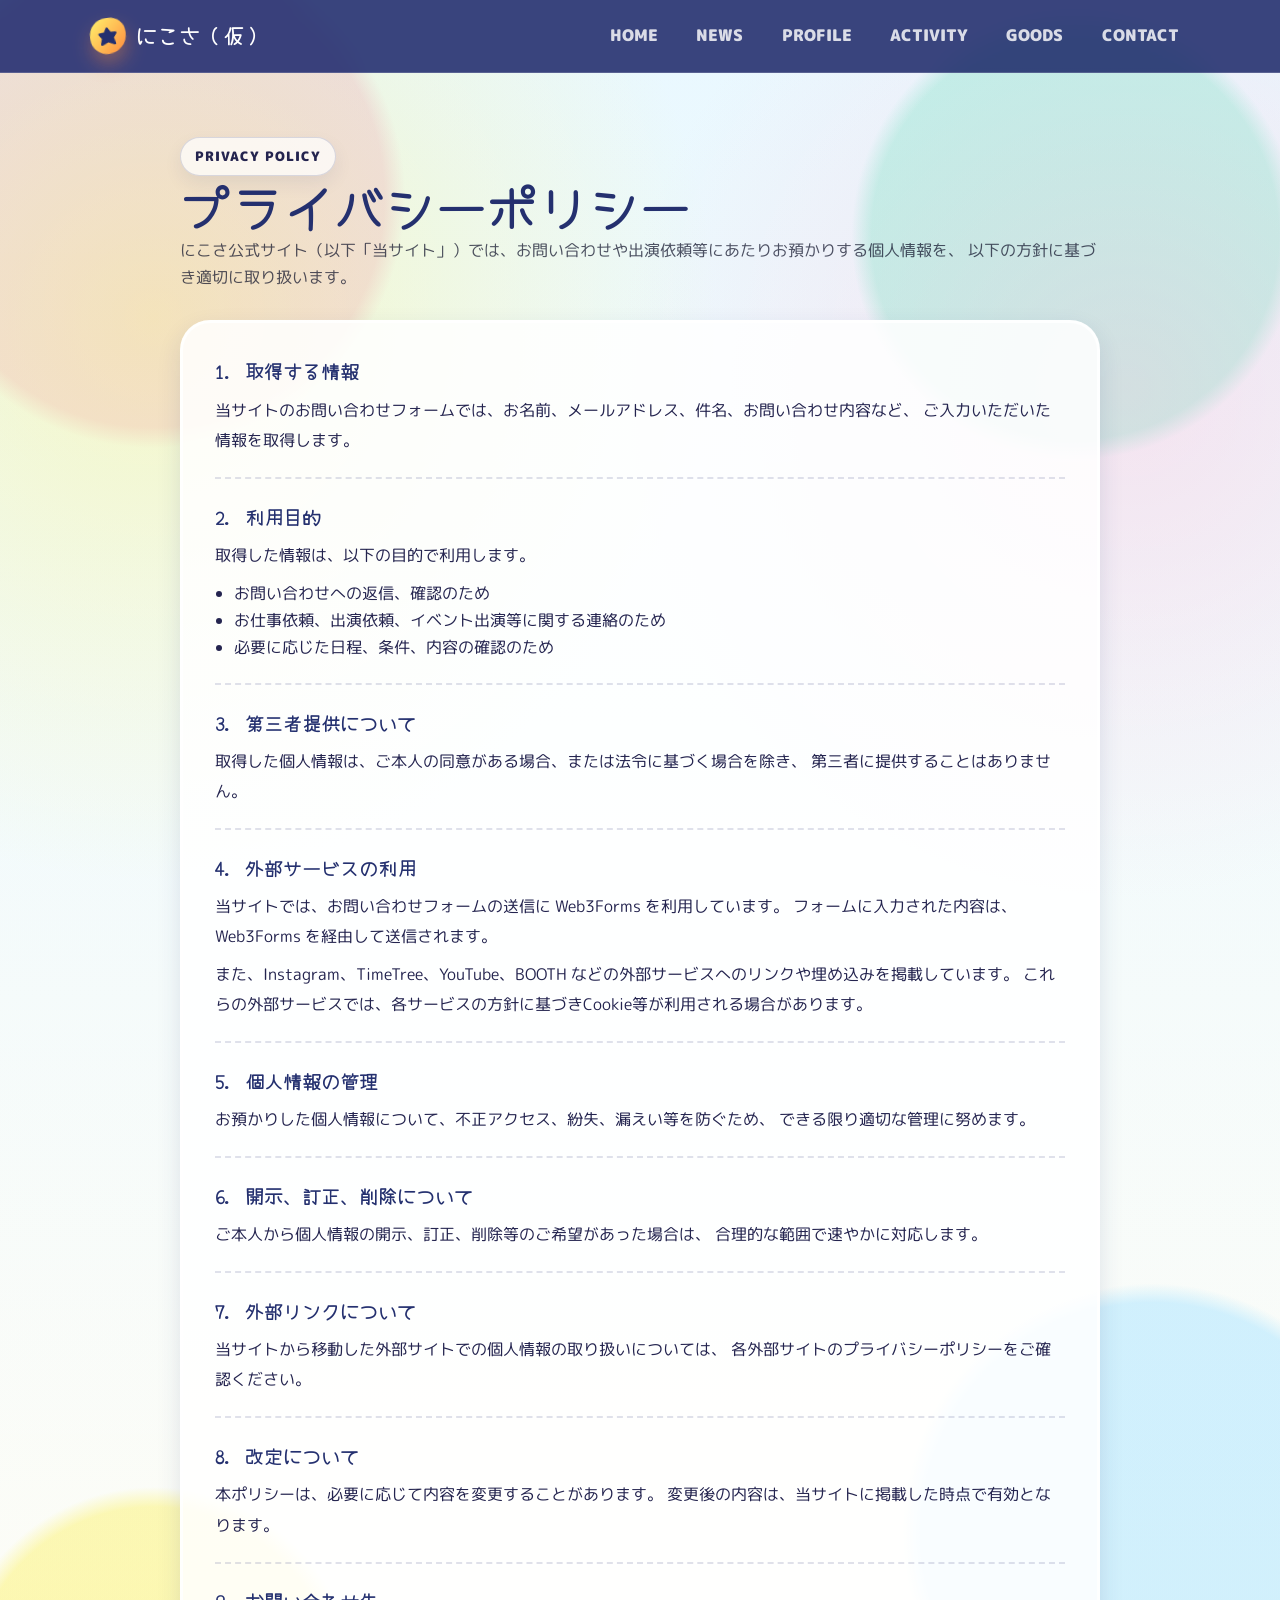
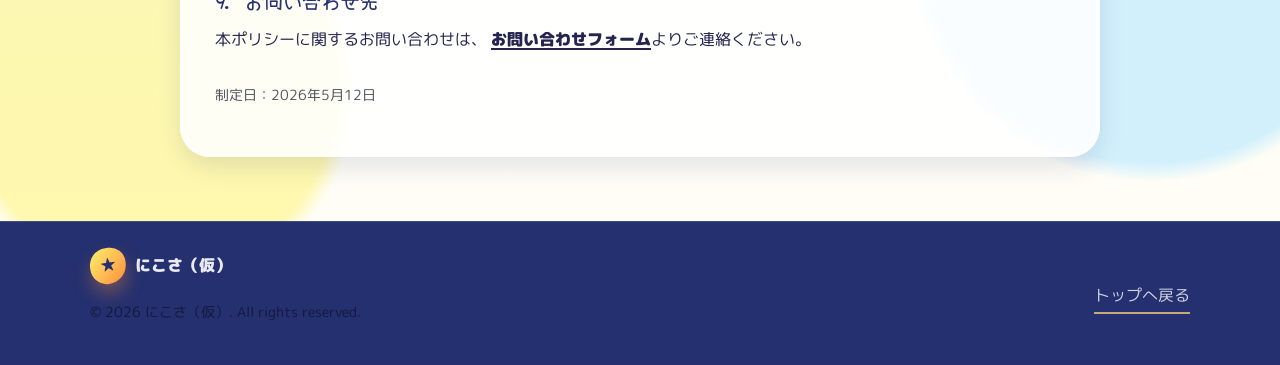
==== privacy.html @ 8d9728e9 "プライバシーポリシーとナビ表示を更新 お問い合わせ導線に初回お試しプライスを追加し、英語ナビとプライバシーポリシーページで公開前の案内を整えます。  Co-authored-by: Cursor <c" ====
<!doctype html>
<html lang="ja">
  <head>
    <meta charset="utf-8" />
    <meta name="viewport" content="width=device-width, initial-scale=1" />
    <meta
      name="description"
      content="にこさ公式サイトのプライバシーポリシーです。お問い合わせフォームで取得する情報や利用目的についてご案内します。"
    />
    <title>プライバシーポリシー | にこさ（仮）公式サイト</title>
    <link rel="stylesheet" href="./style.css" />
  </head>
  <body>
    <a class="skip-link" href="#main">本文へスキップ</a>

    <header class="site-header" id="top">
      <div class="container header-inner">
        <a class="logo" href="./index.html#home" aria-label="ホームへ">
          <span class="logo-mark" aria-hidden="true">★</span>
          にこさ（仮）
        </a>

        <button
          class="menu-button"
          type="button"
          aria-label="メニューを開く"
          aria-controls="site-nav"
          aria-expanded="false"
          data-menu-button
        >
          <span class="menu-icon" aria-hidden="true"></span>
        </button>

        <nav class="site-nav" id="site-nav" aria-label="グローバルメニュー" data-site-nav>
          <ul>
            <li><a href="./index.html#home" data-nav-link>HOME</a></li>
            <li><a href="./index.html#news" data-nav-link>NEWS</a></li>
            <li><a href="./index.html#profile" data-nav-link>PROFILE</a></li>
            <li><a href="./index.html#activity" data-nav-link>ACTIVITY</a></li>
            <li><a href="./index.html#goods" data-nav-link>GOODS</a></li>
            <li><a href="./index.html#contact" data-nav-link>CONTACT</a></li>
          </ul>
        </nav>
      </div>
    </header>

    <main id="main">
      <section class="section privacy-page">
        <div class="container privacy-container">
          <header class="section-head">
            <p class="badge">PRIVACY POLICY</p>
            <h1>プライバシーポリシー</h1>
            <p class="muted">
              にこさ公式サイト（以下「当サイト」）では、お問い合わせや出演依頼等にあたりお預かりする個人情報を、
              以下の方針に基づき適切に取り扱います。
            </p>
          </header>

          <div class="privacy-card">
            <section class="privacy-block">
              <h2>1. 取得する情報</h2>
              <p>
                当サイトのお問い合わせフォームでは、お名前、メールアドレス、件名、お問い合わせ内容など、
                ご入力いただいた情報を取得します。
              </p>
            </section>

            <section class="privacy-block">
              <h2>2. 利用目的</h2>
              <p>取得した情報は、以下の目的で利用します。</p>
              <ul class="bullet">
                <li>お問い合わせへの返信、確認のため</li>
                <li>お仕事依頼、出演依頼、イベント出演等に関する連絡のため</li>
                <li>必要に応じた日程、条件、内容の確認のため</li>
              </ul>
            </section>

            <section class="privacy-block">
              <h2>3. 第三者提供について</h2>
              <p>
                取得した個人情報は、ご本人の同意がある場合、または法令に基づく場合を除き、
                第三者に提供することはありません。
              </p>
            </section>

            <section class="privacy-block">
              <h2>4. 外部サービスの利用</h2>
              <p>
                当サイトでは、お問い合わせフォームの送信に Web3Forms を利用しています。
                フォームに入力された内容は、Web3Forms を経由して送信されます。
              </p>
              <p>
                また、Instagram、TimeTree、YouTube、BOOTH などの外部サービスへのリンクや埋め込みを掲載しています。
                これらの外部サービスでは、各サービスの方針に基づきCookie等が利用される場合があります。
              </p>
            </section>

            <section class="privacy-block">
              <h2>5. 個人情報の管理</h2>
              <p>
                お預かりした個人情報について、不正アクセス、紛失、漏えい等を防ぐため、
                できる限り適切な管理に努めます。
              </p>
            </section>

            <section class="privacy-block">
              <h2>6. 開示、訂正、削除について</h2>
              <p>
                ご本人から個人情報の開示、訂正、削除等のご希望があった場合は、
                合理的な範囲で速やかに対応します。
              </p>
            </section>

            <section class="privacy-block">
              <h2>7. 外部リンクについて</h2>
              <p>
                当サイトから移動した外部サイトでの個人情報の取り扱いについては、
                各外部サイトのプライバシーポリシーをご確認ください。
              </p>
            </section>

            <section class="privacy-block">
              <h2>8. 改定について</h2>
              <p>
                本ポリシーは、必要に応じて内容を変更することがあります。
                変更後の内容は、当サイトに掲載した時点で有効となります。
              </p>
            </section>

            <section class="privacy-block">
              <h2>9. お問い合わせ先</h2>
              <p>
                本ポリシーに関するお問い合わせは、
                <a class="link" href="./index.html#contact">お問い合わせフォーム</a>よりご連絡ください。
              </p>
            </section>

            <p class="tiny muted privacy-updated">制定日：2026年5月12日</p>
          </div>
        </div>
      </section>
    </main>

    <footer class="site-footer">
      <div class="container footer-inner">
        <div class="footer-left">
          <p class="footer-brand">
            <span class="logo-mark" aria-hidden="true">★</span>
            にこさ（仮）
          </p>
          <p class="tiny muted">© 2026 にこさ（仮）. All rights reserved.</p>
        </div>

        <div class="footer-right">
          <a class="privacy" href="./index.html#home">トップへ戻る</a>
        </div>
      </div>
    </footer>

    <div class="backdrop" data-backdrop hidden></div>

    <script src="./script.js" defer></script>
  </body>
</html>
---- style.css ----
@import url("https://fonts.googleapis.com/css2?family=M+PLUS+Rounded+1c:wght@500;700;800;900&family=Yomogi&display=swap");

/*
  style.css
  - 明るめ・手書き風・丸みのあるPOP系デザイン
  - 余白多め・読みやすいタイポグラフィ
  - スマホはハンバーガーメニュー
*/

:root {
  /* Bright pop palette */
  --navy: #24306f;
  --beige: #fff0c8;
  --orange: #ff8a3d;
  --sky: #bdeaff;
  --mint: #a7f4d5;
  --pink: #ffb7d5;
  --lemon: #fff36d;

  /* Neutrals */
  --ink: #24244f;
  --paper: #fffdf5;
  --line: rgba(36, 48, 111, 0.16);

  /* UI */
  --radius: 30px;
  --radius-sm: 22px;
  --shadow: 0 18px 36px rgba(255, 138, 61, 0.18);
  --shadow-soft: 0 10px 24px rgba(36, 48, 111, 0.12);

  --container: 1100px;
  --header-h: 72px;

  --focus: rgba(255, 138, 61, 0.6);
}

*,
*::before,
*::after {
  box-sizing: border-box;
}

html {
  scroll-behavior: smooth;
}

@media (prefers-reduced-motion: reduce) {
  html {
    scroll-behavior: auto;
  }
}

body {
  margin: 0;
  color: var(--ink);
  background:
    radial-gradient(circle at 12% 10%, rgba(255, 183, 213, 0.62) 0 11%, transparent 12%),
    radial-gradient(circle at 84% 12%, rgba(167, 244, 213, 0.75) 0 10%, transparent 11%),
    radial-gradient(circle at 12% 86%, rgba(255, 243, 109, 0.52) 0 9%, transparent 10%),
    radial-gradient(circle at 90% 78%, rgba(189, 234, 255, 0.68) 0 12%, transparent 13%),
    linear-gradient(180deg, #ffffff, var(--paper));
  font-family: "M PLUS Rounded 1c", ui-rounded, "Hiragino Maru Gothic ProN",
    "Yu Gothic", "Meiryo", sans-serif;
  line-height: 1.7;
}

img {
  max-width: 100%;
  height: auto;
  display: block;
}

a {
  color: inherit;
}

.container {
  width: min(92vw, var(--container));
  margin: 0 auto;
}

.muted {
  color: rgba(14, 16, 40, 0.72);
}

.small {
  font-size: 0.95rem;
}

.tiny {
  font-size: 0.88rem;
}

.skip-link {
  position: absolute;
  left: 0.8rem;
  top: 0.8rem;
  transform: translateY(-180%);
  padding: 0.75rem 1rem;
  border-radius: 999px;
  background: var(--navy);
  color: white;
  text-decoration: none;
  z-index: 1000;
}
.skip-link:focus {
  transform: translateY(0);
}

/*
  固定ヘッダー下にアンカーが隠れないよう余白を確保。
  これで JS の pushState / 手動 scrollTo は不要になり、戻る／前进の履歴が自然になる。
*/
#main,
#top,
#home,
#news,
#profile,
#schedule,
#goods,
#contact {
  scroll-margin-top: calc(var(--header-h) + 12px);
}

/* ===== Header ===== */
.site-header {
  position: sticky;
  top: 0;
  z-index: 100;
  background: rgba(36, 48, 111, 0.9);
  backdrop-filter: blur(10px);
  border-bottom: 1px solid rgba(255, 255, 255, 0.16);
}

.header-inner {
  height: var(--header-h);
  display: flex;
  align-items: center;
  justify-content: space-between;
  gap: 1rem;
}

.logo {
  display: inline-flex;
  align-items: center;
  gap: 0.6rem;
  color: #fff;
  text-decoration: none;
  font-weight: 900;
  letter-spacing: 0.04em;
  font-family: "Yomogi", "M PLUS Rounded 1c", sans-serif;
  font-size: 1.3rem;
}

.logo-mark {
  width: 36px;
  height: 36px;
  display: inline-grid;
  place-items: center;
  border-radius: 50% 45% 55% 48%;
  background: linear-gradient(135deg, var(--lemon), var(--orange));
  color: var(--navy);
  box-shadow: 0 10px 18px rgba(255, 138, 61, 0.35);
  transform: rotate(-8deg);
}

.menu-button {
  display: none;
  appearance: none;
  border: 1px solid rgba(255, 255, 255, 0.25);
  background: rgba(255, 255, 255, 0.08);
  color: #fff;
  border-radius: 18px;
  width: 46px;
  height: 46px;
  cursor: pointer;
}

.menu-icon {
  width: 22px;
  height: 2px;
  background: #fff;
  display: inline-block;
  position: relative;
  border-radius: 99px;
}
.menu-icon::before,
.menu-icon::after {
  content: "";
  position: absolute;
  left: 0;
  width: 22px;
  height: 2px;
  background: #fff;
  border-radius: 99px;
}
.menu-icon::before {
  top: -7px;
}
.menu-icon::after {
  top: 7px;
}

.site-nav ul {
  list-style: none;
  display: flex;
  gap: 1rem;
  margin: 0;
  padding: 0;
}

.site-nav a {
  display: inline-block;
  color: rgba(255, 255, 255, 0.82);
  text-decoration: none;
  font-weight: 900;
  padding: 0.55rem 0.7rem;
  border-radius: 999px;
  transition: transform 120ms ease, background 120ms ease, color 120ms ease;
}

.site-nav a:hover {
  color: #fff;
  background: rgba(255, 255, 255, 0.12);
  transform: translateY(-1px);
}

.site-nav a[aria-current="page"] {
  color: var(--navy);
  background: linear-gradient(135deg, var(--lemon), var(--orange));
  box-shadow: 0 10px 18px rgba(255, 138, 61, 0.25);
}

/* Focus */
a:focus-visible,
button:focus-visible,
input:focus-visible,
textarea:focus-visible {
  outline: 3px solid var(--focus);
  outline-offset: 3px;
}

/* ===== Sections ===== */
.section {
  padding: 64px 0;
}

.section-head {
  margin-bottom: 18px;
}

.section-head h2 {
  margin: 0 0 0.35rem;
  font-size: clamp(1.6rem, 2.4vw, 2.2rem);
  letter-spacing: 0.04em;
  font-family: "Yomogi", "M PLUS Rounded 1c", sans-serif;
  font-weight: 900;
}

.section-head p {
  margin: 0;
}

.section-en {
  display: inline-block;
  margin: 0 0 0.45rem;
  padding: 0.25rem 0.75rem;
  border-radius: 999px;
  color: var(--navy);
  background: rgba(255, 255, 255, 0.74);
  border: 2px solid rgba(36, 48, 111, 0.12);
  font-weight: 900;
  letter-spacing: 0.06em;
  font-size: 0.92rem;
}

/* ===== Hero ===== */
.hero {
  padding-top: 54px;
  background:
    radial-gradient(circle at 8% 10%, rgba(255, 183, 213, 0.45) 0 13%, transparent 14%),
    radial-gradient(circle at 88% 6%, rgba(167, 244, 213, 0.52) 0 12%, transparent 13%),
    linear-gradient(180deg, rgba(255, 243, 109, 0.28), transparent 38%);
}

.hero-inner {
  display: grid;
  grid-template-columns: 1.05fr 0.95fr;
  gap: 1.6rem;
  align-items: start;
}

.badge {
  display: inline-block;
  margin: 0 0 0.8rem;
  padding: 0.45rem 0.85rem;
  border-radius: 999px;
  background: rgba(255, 255, 255, 0.72);
  border: 1px solid var(--line);
  font-weight: 900;
  letter-spacing: 0.08em;
  font-size: 0.82rem;
  box-shadow: 0 8px 18px rgba(36, 48, 111, 0.08);
}

.hero h1 {
  margin: 0;
  line-height: 1.1;
  font-size: clamp(2.0rem, 3.3vw, 3.1rem);
}

.hero-title-latin {
  font-size: clamp(1.9rem, 3.8vw, 3.4rem);
  letter-spacing: 0.055em;
  font-weight: 900;
  line-height: 1.15;
  word-break: break-word;
  font-family: "Yomogi", "M PLUS Rounded 1c", sans-serif;
  text-shadow: 3px 3px 0 rgba(255, 243, 109, 0.8);
}

.hero-tagline {
  margin: 0.75rem 0 0;
  font-size: clamp(1.05rem, 1.6vw, 1.2rem);
  font-weight: 900;
  line-height: 1.6;
  color: rgba(14, 16, 40, 0.88);
}

.lead {
  margin: 1rem 0 1.25rem;
  font-size: 1.08rem;
  font-weight: 700;
}

/* ヒーロー：上部ナビと同じピル型・トーンで統一 */
.hero-cta {
  display: flex;
  gap: 0.75rem;
  flex-wrap: wrap;
  align-items: center;
  margin: 1rem 0 0.85rem;
}

.hero-cta .btn-hero {
  display: inline-flex;
  align-items: center;
  justify-content: center;
  padding: 0.55rem 0.95rem;
  border-radius: 999px;
  font-weight: 800;
  font-size: 0.95rem;
  text-decoration: none;
  border: 2px solid rgba(36, 48, 111, 0.12);
  color: #fff;
  background: linear-gradient(135deg, #495199, var(--navy));
  box-shadow: 0 8px 18px rgba(36, 48, 111, 0.16);
  transition: transform 120ms ease, background 120ms ease, color 120ms ease;
}

.hero-cta .btn-hero:hover {
  color: #fff;
  background: rgba(23, 24, 75, 0.96);
  transform: translateY(-1px);
}

.hero-cta .btn-hero-accent {
  color: var(--navy);
  background: linear-gradient(135deg, var(--lemon), var(--orange));
  border-color: rgba(255, 138, 61, 0.35);
  box-shadow: 0 10px 20px rgba(255, 138, 61, 0.22);
}

.hero-cta .btn-hero-accent:hover {
  color: var(--navy);
  filter: brightness(1.03);
  background: linear-gradient(135deg, #ffe094, #f58c54);
}

/* ヘッダーメニューと同じ並びのページ内ショートカット */
.hero-subnav {
  display: flex;
  flex-wrap: wrap;
  gap: 0.55rem 0.65rem;
  align-items: center;
  margin: 0;
  padding: 0;
}

.hero-subnav-link {
  display: inline-block;
  padding: 0.5rem 0.75rem;
  border-radius: 999px;
  font-weight: 800;
  font-size: 0.92rem;
  text-decoration: none;
  color: var(--navy);
  background: rgba(255, 255, 255, 0.82);
  border: 2px solid rgba(36, 48, 111, 0.1);
  box-shadow: 0 6px 16px rgba(36, 48, 111, 0.1);
  transition: transform 120ms ease, background 120ms ease, color 120ms ease;
}

.hero-subnav-link:hover {
  color: var(--navy);
  background: var(--lemon);
  transform: translateY(-1px);
}

.hero-frame {
  margin: 0;
  border-radius: 38px;
  overflow: hidden;
  border: 4px solid #fff;
  background: #fff;
  box-shadow: var(--shadow);
  transform: rotate(1.2deg);
}

.hero-slideshow {
  position: relative;
  aspect-ratio: 4 / 3;
  overflow: hidden;
  background: #fff;
}

.hero-slide {
  position: absolute;
  inset: 0;
  aspect-ratio: 4 / 3;
  object-fit: cover;
  width: 100%;
  height: 100%;
}

.hero-slide--kendo {
  animation: hero-slide-kendo 9s ease-in-out infinite;
}

.hero-slide--pose {
  animation: hero-slide-pose 9s ease-in-out infinite;
}

@keyframes hero-slide-kendo {
  0%,
  42% {
    opacity: 1;
    transform: translateX(0) scale(1.02);
  }
  50%,
  92% {
    opacity: 0;
    transform: translateX(-7%) scale(1.02);
  }
  100% {
    opacity: 1;
    transform: translateX(0) scale(1.02);
  }
}

@keyframes hero-slide-pose {
  0%,
  42% {
    opacity: 0;
    transform: translateX(7%) scale(1.02);
  }
  50%,
  92% {
    opacity: 1;
    transform: translateX(0) scale(1.02);
  }
  100% {
    opacity: 0;
    transform: translateX(7%) scale(1.02);
  }
}

@media (prefers-reduced-motion: reduce) {
  .hero-slide--kendo,
  .hero-slide--pose {
    animation: none !important;
  }

  .hero-slide--kendo {
    opacity: 0;
  }

  .hero-slide--pose {
    opacity: 1;
    transform: none;
  }
}

.hero-caption {
  padding: 0.85rem 1rem;
  background: linear-gradient(90deg, var(--beige), rgba(255, 255, 255, 0.95));
  border-top: 1px solid rgba(23, 24, 75, 0.12);
  font-weight: 900;
  font-family: "Yomogi", "M PLUS Rounded 1c", sans-serif;
}

/* ===== News ===== */
.section-news {
  background: linear-gradient(180deg, rgba(255, 243, 109, 0.34), rgba(255, 255, 255, 0));
  border-top: 3px dashed rgba(36, 48, 111, 0.18);
}

.embed-grid {
  margin-top: 1.1rem;
  display: grid;
  grid-template-columns: 0.9fr 1.1fr;
  gap: 1rem;
  align-items: start;
}

.embed-card {
  overflow: hidden;
  background: rgba(255, 255, 255, 0.82);
  border: 3px solid rgba(255, 255, 255, 0.86);
  border-radius: var(--radius);
  box-shadow: var(--shadow-soft);
}

.embed-card-head {
  display: flex;
  justify-content: space-between;
  align-items: baseline;
  gap: 0.8rem;
  padding: 1rem 1.1rem;
  background: linear-gradient(90deg, rgba(255, 240, 200, 0.72), rgba(255, 255, 255, 0.92));
  border-bottom: 1px solid rgba(36, 48, 111, 0.12);
}

.embed-card-head h3 {
  margin: 0;
  font-family: "Yomogi", "M PLUS Rounded 1c", sans-serif;
  font-weight: 900;
  font-size: 1.25rem;
}

.embed-frame {
  display: block;
  width: 100%;
  border: 0;
  background: #fff;
}

.embed-frame-instagram {
  min-height: 560px;
}

.embed-frame-timetree {
  min-height: 640px;
}

/* ===== Buttons ===== */
.btn {
  display: inline-flex;
  align-items: center;
  justify-content: center;
  gap: 0.5rem;
  padding: 0.8rem 1.05rem;
  border-radius: 999px;
  border: 2px solid rgba(36, 48, 111, 0.14);
  text-decoration: none;
  font-weight: 900;
  cursor: pointer;
  transition: transform 120ms ease, filter 120ms ease, background 120ms ease;
  background: rgba(255, 255, 255, 0.8);
}

.btn:hover {
  transform: translateY(-1px);
  filter: brightness(1.02);
}

.btn:active {
  transform: translateY(0);
}

.btn-primary {
  color: var(--navy);
  background: linear-gradient(135deg, var(--lemon), var(--orange));
  border-color: rgba(255, 138, 61, 0.35);
  box-shadow: 0 14px 26px rgba(255, 138, 61, 0.25);
}

.btn-ghost {
  background: rgba(255, 255, 255, 0.55);
}

.btn-small {
  padding: 0.6rem 0.9rem;
  font-size: 0.95rem;
}

.btn-wide {
  width: 100%;
  justify-content: center;
}

/* ===== Profile section ===== */
.section-profile {
  background: linear-gradient(180deg, rgba(189, 234, 255, 0.48), rgba(255, 255, 255, 0));
  border-top: 3px dashed rgba(36, 48, 111, 0.18);
  border-bottom: 3px dashed rgba(36, 48, 111, 0.18);
}

.profile-layout {
  display: grid;
  grid-template-columns: 1fr 1fr;
  gap: 1rem;
  margin-top: 1.1rem;
}

.profile-card {
  background: rgba(255, 255, 255, 0.78);
  border: 3px solid rgba(255, 255, 255, 0.82);
  border-radius: var(--radius);
  padding: 1.2rem;
  box-shadow: var(--shadow-soft);
}

.profile-top {
  display: flex;
  gap: 0.9rem;
  align-items: center;
  margin-bottom: 0.9rem;
}

.avatar {
  width: 86px;
  height: 86px;
  border-radius: 26px;
  object-fit: cover;
  border: 3px solid rgba(255, 138, 61, 0.35);
  box-shadow: 0 12px 20px rgba(36, 48, 111, 0.12);
}

.profile-card h3 {
  margin: 0 0 0.2rem;
  font-size: 1.35rem;
  font-family: "Yomogi", "M PLUS Rounded 1c", sans-serif;
  font-weight: 900;
}

.role {
  margin: 0;
  font-weight: 900;
  color: rgba(23, 24, 75, 0.78);
}

.kv {
  display: grid;
  gap: 0.55rem;
  margin: 0.8rem 0 0;
}

.kv > div {
  display: grid;
  grid-template-columns: 104px 1fr;
  gap: 0.8rem;
  align-items: baseline;
}

.kv dt {
  font-weight: 900;
  color: rgba(23, 24, 75, 0.75);
}

.kv dd {
  margin: 0;
  font-weight: 700;
}

/* ===== Activity / Schedule / SNS ===== */
.section-activity {
  background: linear-gradient(180deg, rgba(255, 240, 200, 0.78), rgba(255, 255, 255, 0));
}

.activity-layout {
  margin-top: 1.1rem;
}

.activity-card,
.schedule-card {
  background: rgba(255, 255, 255, 0.78);
  border: 3px solid rgba(255, 255, 255, 0.82);
  border-radius: var(--radius);
  padding: 1.2rem;
  box-shadow: var(--shadow-soft);
}

.activity-card h3,
.schedule-card h3 {
  margin: 0 0 0.6rem;
  font-size: 1.3rem;
  font-family: "Yomogi", "M PLUS Rounded 1c", sans-serif;
  font-weight: 900;
}

.bullet {
  margin: 0.6rem 0 0;
  padding-left: 1.2rem;
}

.note {
  margin-top: 1rem;
  padding: 0.9rem 1rem;
  border-radius: var(--radius-sm);
  background: linear-gradient(135deg, rgba(167, 244, 213, 0.5), rgba(189, 234, 255, 0.48));
  border: 1px solid rgba(23, 24, 75, 0.14);
}

.note-title {
  margin: 0 0 0.35rem;
  font-weight: 1000;
}

.profile-history {
  margin-top: 1.1rem;
}

.schedule-head {
  display: flex;
  justify-content: space-between;
  align-items: baseline;
  gap: 0.8rem;
}

.mini-link {
  font-weight: 900;
  text-decoration: none;
  color: rgba(23, 24, 75, 0.85);
  border-bottom: 2px solid rgba(240, 123, 63, 0.7);
}
.mini-link:hover {
  filter: brightness(0.95);
}

.schedule-list {
  margin: 0.8rem 0 0;
  padding: 0;
  list-style: none;
  display: grid;
  gap: 0.65rem;
}

.schedule-list li {
  display: grid;
  grid-template-columns: 64px 1fr;
  gap: 0.55rem 0.8rem;
  padding: 0.7rem 0.8rem;
  border-radius: var(--radius-sm);
  border: 2px dashed rgba(36, 48, 111, 0.2);
  background: rgba(255, 255, 255, 0.78);
}

.schedule-list .date {
  font-weight: 1000;
  color: var(--navy);
}

.schedule-list .title {
  font-weight: 900;
}

.schedule-list .place {
  grid-column: 2;
  color: rgba(14, 16, 40, 0.72);
  font-weight: 700;
}

.sns-block {
  margin-top: 1.6rem;
}

.sns-title {
  margin: 0 0 0.8rem;
  font-size: 1.35rem;
}

.sns-grid {
  display: grid;
  grid-template-columns: repeat(3, 1fr);
  gap: 0.9rem;
}

.sns-card {
  background: rgba(255, 255, 255, 0.8);
  border: 3px solid rgba(255, 255, 255, 0.82);
  border-radius: var(--radius);
  padding: 1rem;
  box-shadow: var(--shadow-soft);
  display: grid;
  gap: 0.35rem;
}

.sns-card h4 {
  margin: 0;
  font-size: 1.15rem;
  font-family: "Yomogi", "M PLUS Rounded 1c", sans-serif;
  font-weight: 900;
}

.sns-icon {
  width: 44px;
  height: 44px;
  border-radius: 50% 44% 52% 48%;
  display: grid;
  place-items: center;
  font-weight: 1000;
  color: var(--navy);
  border: 1px solid rgba(23, 24, 75, 0.16);
  box-shadow: 0 10px 16px rgba(14, 16, 40, 0.1);
}

.icon-svg {
  width: 20px;
  height: 20px;
  display: block;
  fill: currentColor;
}

.sns-x .sns-icon {
  background: rgba(191, 227, 255, 0.75);
}
.sns-ig .sns-icon {
  background: rgba(255, 183, 213, 0.7);
}
.sns-yt .sns-icon {
  background: rgba(255, 243, 109, 0.8);
}

.sns-link-list {
  display: grid;
  gap: 0.45rem;
}

.sns-link-list .btn {
  width: 100%;
  justify-content: center;
}

/* ===== Goods ===== */
.section-goods {
  background: linear-gradient(180deg, rgba(255, 183, 213, 0.38), rgba(255, 255, 255, 0));
}

.product-grid {
  margin-top: 1.1rem;
  display: grid;
  grid-template-columns: repeat(3, 1fr);
  gap: 1rem;
}

.product-card {
  background: rgba(255, 255, 255, 0.82);
  border: 3px solid rgba(255, 255, 255, 0.82);
  border-radius: var(--radius);
  overflow: hidden;
  box-shadow: var(--shadow-soft);
  display: grid;
}

.product-img {
  width: 100%;
  aspect-ratio: 16 / 11;
  object-fit: cover;
  border-bottom: 1px solid rgba(23, 24, 75, 0.12);
}

/* LINEスタンプ・トート：複数画像を順番に表示 */
.line-stamp-rotator,
.tote-rotator {
  position: relative;
  display: block;
  overflow: hidden;
  background: rgba(243, 226, 196, 0.35);
}

.line-stamp-rotator .line-stamp-img,
.tote-rotator .tote-img {
  position: absolute;
  inset: 0;
  width: 100%;
  height: 100%;
  object-fit: contain;
  object-position: center;
}

.line-stamp-img--a {
  animation: line-stamp-swap-a 6s ease-in-out infinite;
}

.line-stamp-img--b {
  animation: line-stamp-swap-b 6s ease-in-out infinite;
}

.tote-img--a {
  animation: tote-swap-a 12s ease-in-out infinite;
}

.tote-img--b {
  animation: tote-swap-b 12s ease-in-out infinite;
}

.tote-img--c {
  animation: tote-swap-c 12s ease-in-out infinite;
}

@keyframes line-stamp-swap-a {
  0%,
  42% {
    opacity: 1;
  }
  50%,
  92% {
    opacity: 0;
  }
  100% {
    opacity: 1;
  }
}

@keyframes line-stamp-swap-b {
  0%,
  42% {
    opacity: 0;
  }
  50%,
  92% {
    opacity: 1;
  }
  100% {
    opacity: 0;
  }
}

@keyframes tote-swap-a {
  0%,
  28% {
    opacity: 1;
  }
  33%,
  93% {
    opacity: 0;
  }
  98%,
  100% {
    opacity: 1;
  }
}

@keyframes tote-swap-b {
  0%,
  30% {
    opacity: 0;
  }
  35%,
  60% {
    opacity: 1;
  }
  65%,
  100% {
    opacity: 0;
  }
}

@keyframes tote-swap-c {
  0%,
  63% {
    opacity: 0;
  }
  68%,
  93% {
    opacity: 1;
  }
  98%,
  100% {
    opacity: 0;
  }
}

@media (prefers-reduced-motion: reduce) {
  .line-stamp-img--a,
  .line-stamp-img--b,
  .tote-img--a,
  .tote-img--b,
  .tote-img--c {
    animation: none !important;
  }

  .line-stamp-img--a,
  .tote-img--a {
    opacity: 1;
  }

  .line-stamp-img--b,
  .tote-img--b,
  .tote-img--c {
    opacity: 0;
  }
}

/* ステッカー：4枚を順番にフェード */
.sticker-rotator {
  position: relative;
  display: block;
  overflow: hidden;
  background: rgba(243, 226, 196, 0.25);
}

.sticker-rotator .sticker-img {
  position: absolute;
  inset: 0;
  width: 100%;
  height: 100%;
  object-fit: contain;
  object-position: center;
}

.sticker-img--a {
  animation: sticker-swap-a 16s ease-in-out infinite;
}

.sticker-img--b {
  animation: sticker-swap-b 16s ease-in-out infinite;
}

.sticker-img--c {
  animation: sticker-swap-c 16s ease-in-out infinite;
}

.sticker-img--d {
  animation: sticker-swap-d 16s ease-in-out infinite;
}

@keyframes sticker-swap-a {
  0%,
  20% {
    opacity: 1;
  }
  25%,
  95% {
    opacity: 0;
  }
  100% {
    opacity: 1;
  }
}

@keyframes sticker-swap-b {
  0%,
  20% {
    opacity: 0;
  }
  25%,
  45% {
    opacity: 1;
  }
  50%,
  100% {
    opacity: 0;
  }
}

@keyframes sticker-swap-c {
  0%,
  45% {
    opacity: 0;
  }
  50%,
  70% {
    opacity: 1;
  }
  75%,
  100% {
    opacity: 0;
  }
}

@keyframes sticker-swap-d {
  0%,
  70% {
    opacity: 0;
  }
  75%,
  95% {
    opacity: 1;
  }
  100% {
    opacity: 0;
  }
}

@media (prefers-reduced-motion: reduce) {
  .sticker-img--a,
  .sticker-img--b,
  .sticker-img--c,
  .sticker-img--d {
    animation: none !important;
  }

  .sticker-img--a {
    opacity: 1;
  }

  .sticker-img--b,
  .sticker-img--c,
  .sticker-img--d {
    opacity: 0;
  }
}

.product-body {
  padding: 1.05rem 1.1rem 1.15rem;
}

.product-body h3 {
  margin: 0 0 0.35rem;
  font-size: 1.22rem;
  font-family: "Yomogi", "M PLUS Rounded 1c", sans-serif;
  font-weight: 900;
}

.price-row {
  margin-top: 0.9rem;
  display: flex;
  align-items: center;
  justify-content: space-between;
  gap: 0.8rem;
}

.price {
  font-weight: 1000;
  font-size: 1.2rem;
  color: var(--navy);
}

/* ===== Contact ===== */
.section-contact {
  background: linear-gradient(180deg, rgba(189, 234, 255, 0.45), rgba(255, 255, 255, 0));
  border-top: 3px dashed rgba(36, 48, 111, 0.18);
}

.contact-layout {
  margin-top: 1.1rem;
  display: grid;
  grid-template-columns: 1.15fr 0.85fr;
  gap: 1rem;
  align-items: start;
}

.contact-form {
  background: rgba(255, 255, 255, 0.82);
  border: 3px solid rgba(255, 255, 255, 0.82);
  border-radius: var(--radius);
  padding: 1.2rem;
  box-shadow: var(--shadow-soft);
}

.field {
  display: grid;
  gap: 0.4rem;
  margin-bottom: 0.9rem;
}

.field label {
  font-weight: 1000;
  color: rgba(23, 24, 75, 0.85);
}

.required-mark {
  color: var(--orange);
  font-weight: 900;
}

input,
textarea {
  width: 100%;
  font: inherit;
  padding: 0.8rem 0.9rem;
  border-radius: 20px;
  border: 2px solid rgba(36, 48, 111, 0.16);
  background: rgba(255, 255, 255, 0.9);
}

textarea {
  resize: vertical;
}

.contact-side .info-card {
  background: rgba(255, 255, 255, 0.82);
  border: 3px solid rgba(255, 255, 255, 0.82);
  border-radius: var(--radius);
  padding: 1.2rem;
  box-shadow: var(--shadow-soft);
}

.info-card h3 {
  margin: 0 0 0.5rem;
  font-size: 1.3rem;
  font-family: "Yomogi", "M PLUS Rounded 1c", sans-serif;
  font-weight: 900;
}

.trial-price-box {
  margin: 1rem 0;
  padding: 1rem;
  border-radius: 24px;
  background: linear-gradient(135deg, rgba(255, 243, 109, 0.9), rgba(255, 163, 90, 0.35));
  border: 3px dashed rgba(255, 126, 57, 0.45);
  box-shadow: 0 16px 24px rgba(255, 126, 57, 0.14);
}

.trial-price-label {
  display: inline-flex;
  align-items: center;
  margin: 0 0 0.55rem;
  padding: 0.35rem 0.75rem;
  border-radius: 999px;
  background: var(--orange);
  color: #fff;
  font-family: "Yomogi", "M PLUS Rounded 1c", sans-serif;
  font-size: 1.05rem;
  font-weight: 1000;
  letter-spacing: 0.04em;
  transform: rotate(-1.5deg);
}

.trial-price-main {
  margin: 0 0 0.45rem;
  color: var(--navy);
  font-size: 1.2rem;
  font-weight: 1000;
  line-height: 1.6;
}

.info-row {
  margin-top: 0.7rem;
  display: grid;
  grid-template-columns: 74px 1fr;
  gap: 0.8rem;
  align-items: baseline;
}

.k {
  font-weight: 1000;
  color: rgba(23, 24, 75, 0.75);
}

.link {
  font-weight: 900;
  text-decoration: underline;
  text-decoration-thickness: 2px;
  text-underline-offset: 3px;
}

/* ===== Privacy ===== */
.privacy-page {
  background:
    radial-gradient(circle at 12% 14%, rgba(255, 243, 109, 0.38), transparent 30%),
    radial-gradient(circle at 88% 18%, rgba(255, 183, 213, 0.34), transparent 28%),
    linear-gradient(180deg, rgba(189, 234, 255, 0.32), rgba(255, 255, 255, 0));
}

.privacy-container {
  max-width: 920px;
}

.privacy-page .section-head h1 {
  margin: 0;
  color: var(--navy);
  font-family: "Yomogi", "M PLUS Rounded 1c", sans-serif;
  font-size: clamp(2rem, 4vw, 3.2rem);
  line-height: 1.2;
}

.privacy-card {
  margin-top: 1.8rem;
  padding: clamp(1.2rem, 3vw, 2rem);
  border-radius: var(--radius);
  background: rgba(255, 255, 255, 0.86);
  border: 3px solid rgba(255, 255, 255, 0.82);
  box-shadow: var(--shadow-soft);
}

.privacy-block + .privacy-block {
  margin-top: 1.35rem;
  padding-top: 1.35rem;
  border-top: 2px dashed rgba(36, 48, 111, 0.14);
}

.privacy-block h2 {
  margin: 0 0 0.45rem;
  color: var(--navy);
  font-size: 1.18rem;
  font-family: "Yomogi", "M PLUS Rounded 1c", sans-serif;
  font-weight: 900;
}

.privacy-block p {
  margin: 0.45rem 0 0;
  color: var(--text);
  line-height: 1.9;
}

.privacy-updated {
  margin-top: 1.8rem;
}

/* ===== Footer ===== */
.site-footer {
  background: var(--navy);
  color: rgba(255, 255, 255, 0.9);
  border-top: 1px solid rgba(255, 255, 255, 0.14);
}

.footer-inner {
  padding: 26px 0;
  display: flex;
  justify-content: space-between;
  align-items: center;
  gap: 1rem;
  flex-wrap: wrap;
}

.footer-brand {
  margin: 0 0 0.2rem;
  font-weight: 1000;
  display: inline-flex;
  align-items: center;
  gap: 0.55rem;
}

.footer-sns {
  display: flex;
  gap: 0.5rem;
  justify-content: flex-end;
  flex-wrap: wrap;
}

.sns-mini {
  display: inline-flex;
  align-items: center;
  justify-content: center;
  width: 44px;
  height: 44px;
  border-radius: 14px;
  text-decoration: none;
  color: #fff;
  border: 1px solid rgba(255, 255, 255, 0.18);
  background: rgba(255, 255, 255, 0.08);
  font-weight: 1000;
}

.sns-mini .icon-svg {
  width: 18px;
  height: 18px;
}

.sns-mini:hover {
  background: rgba(255, 255, 255, 0.14);
}

.privacy {
  display: inline-block;
  margin-top: 0.6rem;
  color: rgba(255, 255, 255, 0.78);
  text-decoration: none;
  border-bottom: 2px solid rgba(255, 208, 122, 0.75);
  padding-bottom: 2px;
}

.privacy:hover {
  color: #fff;
}

/* ===== Mobile menu (overlay) ===== */
.backdrop {
  position: fixed;
  inset: 0;
  background: rgba(14, 16, 40, 0.45);
  backdrop-filter: blur(2px);
  z-index: 90;
}

body.nav-open {
  overflow: hidden;
}

/* ===== Responsive ===== */
@media (max-width: 980px) {
  .hero-inner {
    grid-template-columns: 1fr;
  }

  .activity-layout {
    grid-template-columns: 1fr;
  }

  .embed-grid {
    grid-template-columns: 1fr;
  }

  .sns-grid {
    grid-template-columns: repeat(3, 1fr);
  }

  .product-grid {
    grid-template-columns: repeat(2, 1fr);
  }

  .contact-layout {
    grid-template-columns: 1fr;
  }
}

@media (max-width: 720px) {
  .section {
    padding: 52px 0;
  }

  .profile-layout {
    grid-template-columns: 1fr;
  }

  .product-grid {
    grid-template-columns: 1fr;
  }

  .sns-grid {
    grid-template-columns: 1fr;
  }

  .embed-card-head {
    align-items: flex-start;
    flex-direction: column;
  }

  .embed-frame-instagram,
  .embed-frame-timetree {
    min-height: 520px;
  }

  /* Hamburger */
  .menu-button {
    display: inline-grid;
    place-items: center;
  }

  .site-nav {
    position: fixed;
    top: calc(var(--header-h) + 12px);
    right: 14px;
    left: 14px;
    background: rgba(255, 255, 255, 0.92);
    border: 1px solid rgba(23, 24, 75, 0.22);
    border-radius: var(--radius);
    box-shadow: var(--shadow);
    padding: 10px;
    z-index: 95;
    transform: translateY(-10px);
    opacity: 0;
    pointer-events: none;
    transition: transform 160ms ease, opacity 160ms ease;
  }

  .site-nav ul {
    flex-direction: column;
    gap: 6px;
  }

  .site-nav a {
    color: var(--navy);
    background: rgba(23, 24, 75, 0.04);
    border: 1px solid rgba(23, 24, 75, 0.12);
  }

  body.nav-open .site-nav {
    transform: translateY(0);
    opacity: 1;
    pointer-events: auto;
  }
}
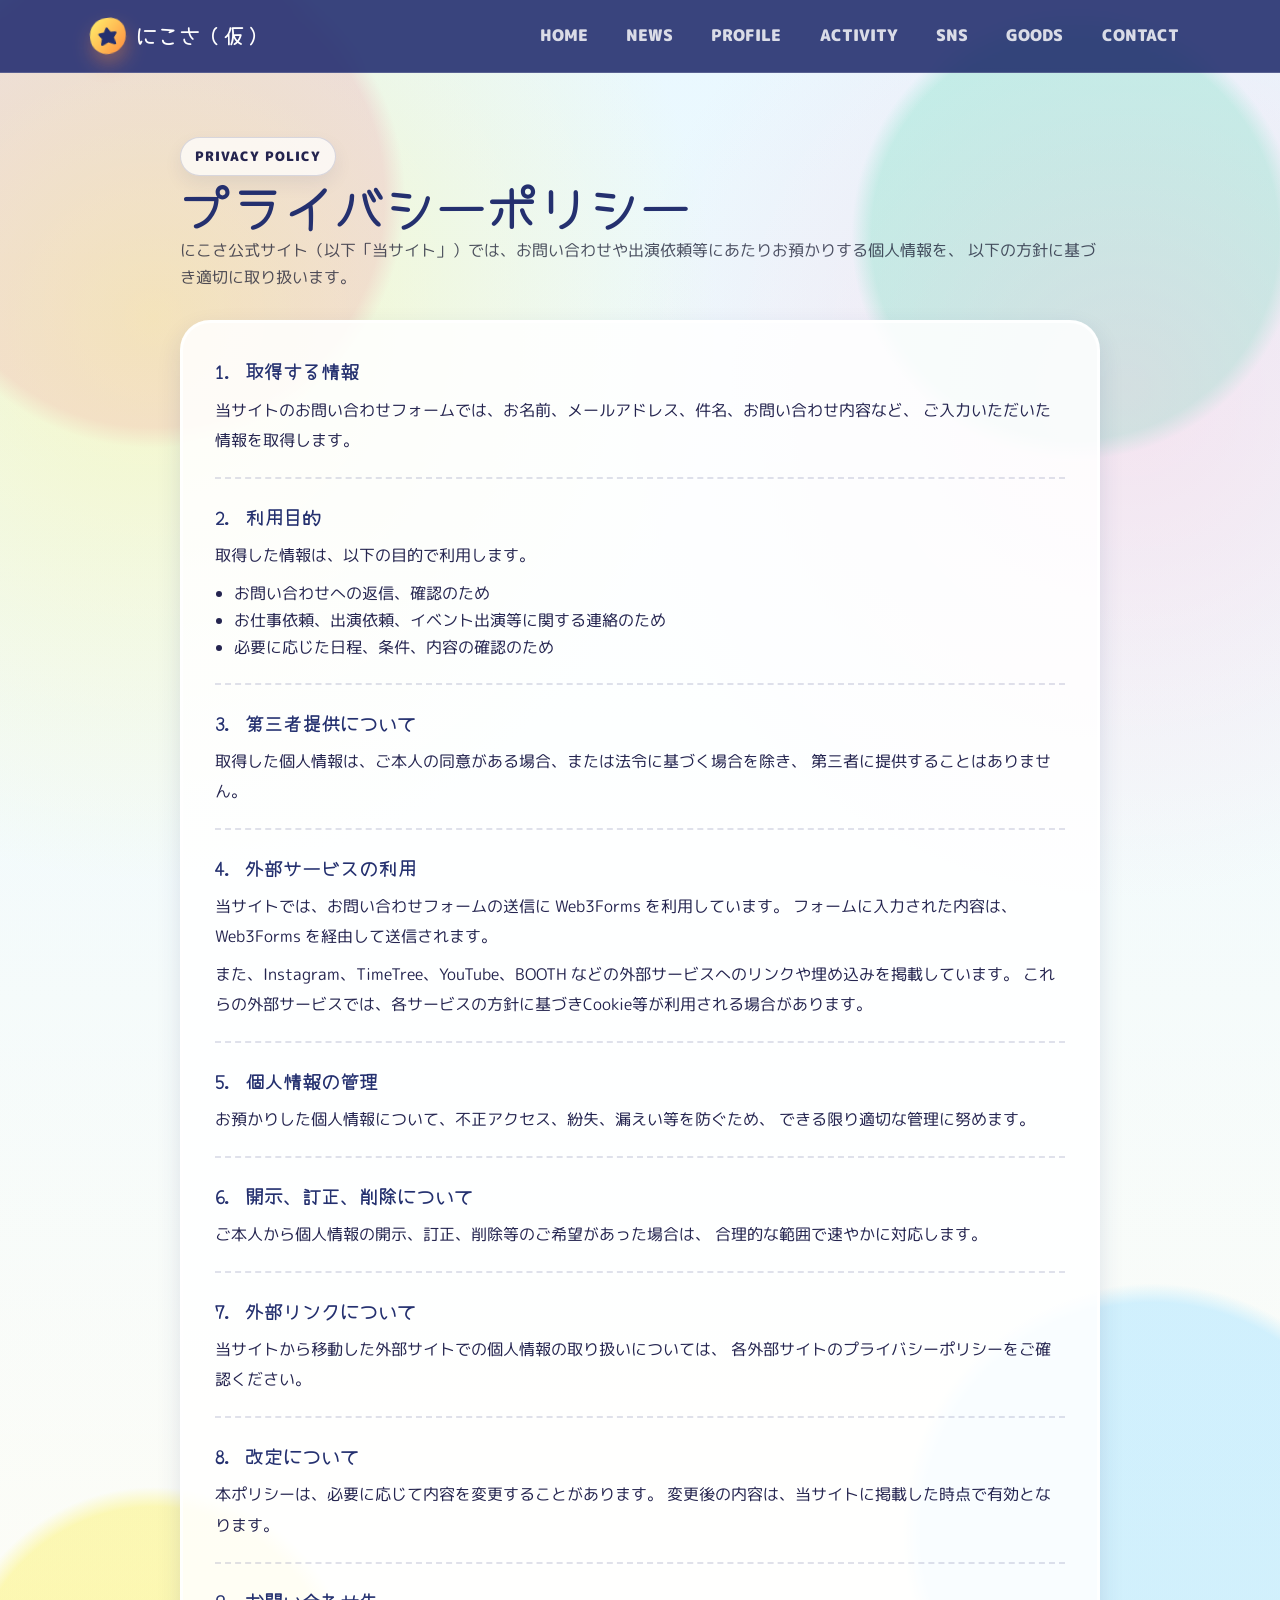
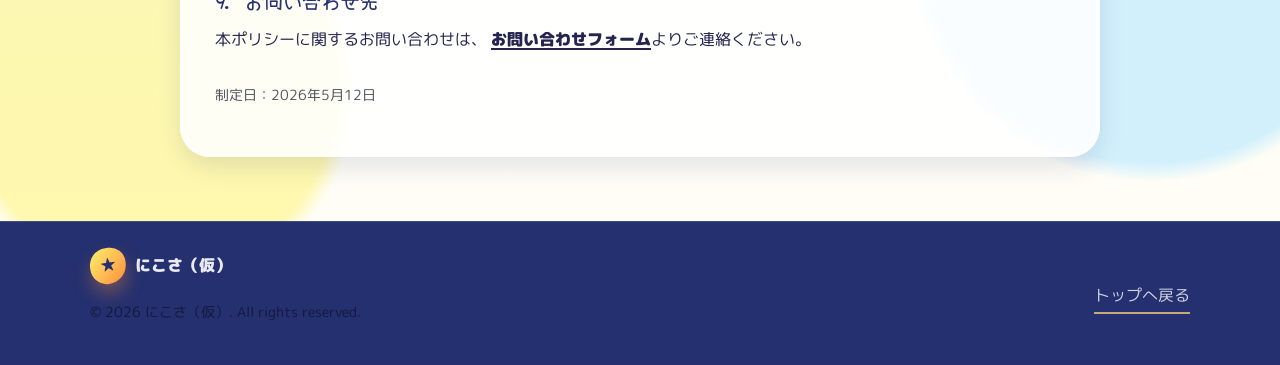
==== commit 83a0d136: "サイトのナビとSNSセクションを整理 上部ナビにSNSを追加し、SNS一覧を独立セクション化する。セクション見出しを英語と日本語ラベルで揃え、#activity と #sns のスクロール位置を調整す" ====
--- a/privacy.html
+++ b/privacy.html
@@ -37,6 +37,7 @@
             <li><a href="./index.html#news" data-nav-link>NEWS</a></li>
             <li><a href="./index.html#profile" data-nav-link>PROFILE</a></li>
             <li><a href="./index.html#activity" data-nav-link>ACTIVITY</a></li>
+            <li><a href="./index.html#sns" data-nav-link>SNS</a></li>
             <li><a href="./index.html#goods" data-nav-link>GOODS</a></li>
             <li><a href="./index.html#contact" data-nav-link>CONTACT</a></li>
           </ul>
--- a/style.css
+++ b/style.css
@@ -116,7 +116,8 @@
 #home,
 #news,
 #profile,
-#schedule,
+#activity,
+#sns,
 #goods,
 #contact {
   scroll-margin-top: calc(var(--header-h) + 12px);
@@ -673,9 +674,13 @@
   font-weight: 700;
 }
 
-/* ===== Activity / Schedule / SNS ===== */
+/* ===== Activity / SNS ===== */
 .section-activity {
   background: linear-gradient(180deg, rgba(255, 240, 200, 0.78), rgba(255, 255, 255, 0));
+}
+
+.section-sns {
+  background: linear-gradient(180deg, rgba(189, 234, 255, 0.36), rgba(255, 255, 255, 0));
 }
 
 .activity-layout {
@@ -773,11 +778,6 @@
 
 .sns-block {
   margin-top: 1.6rem;
-}
-
-.sns-title {
-  margin: 0 0 0.8rem;
-  font-size: 1.35rem;
 }
 
 .sns-grid {
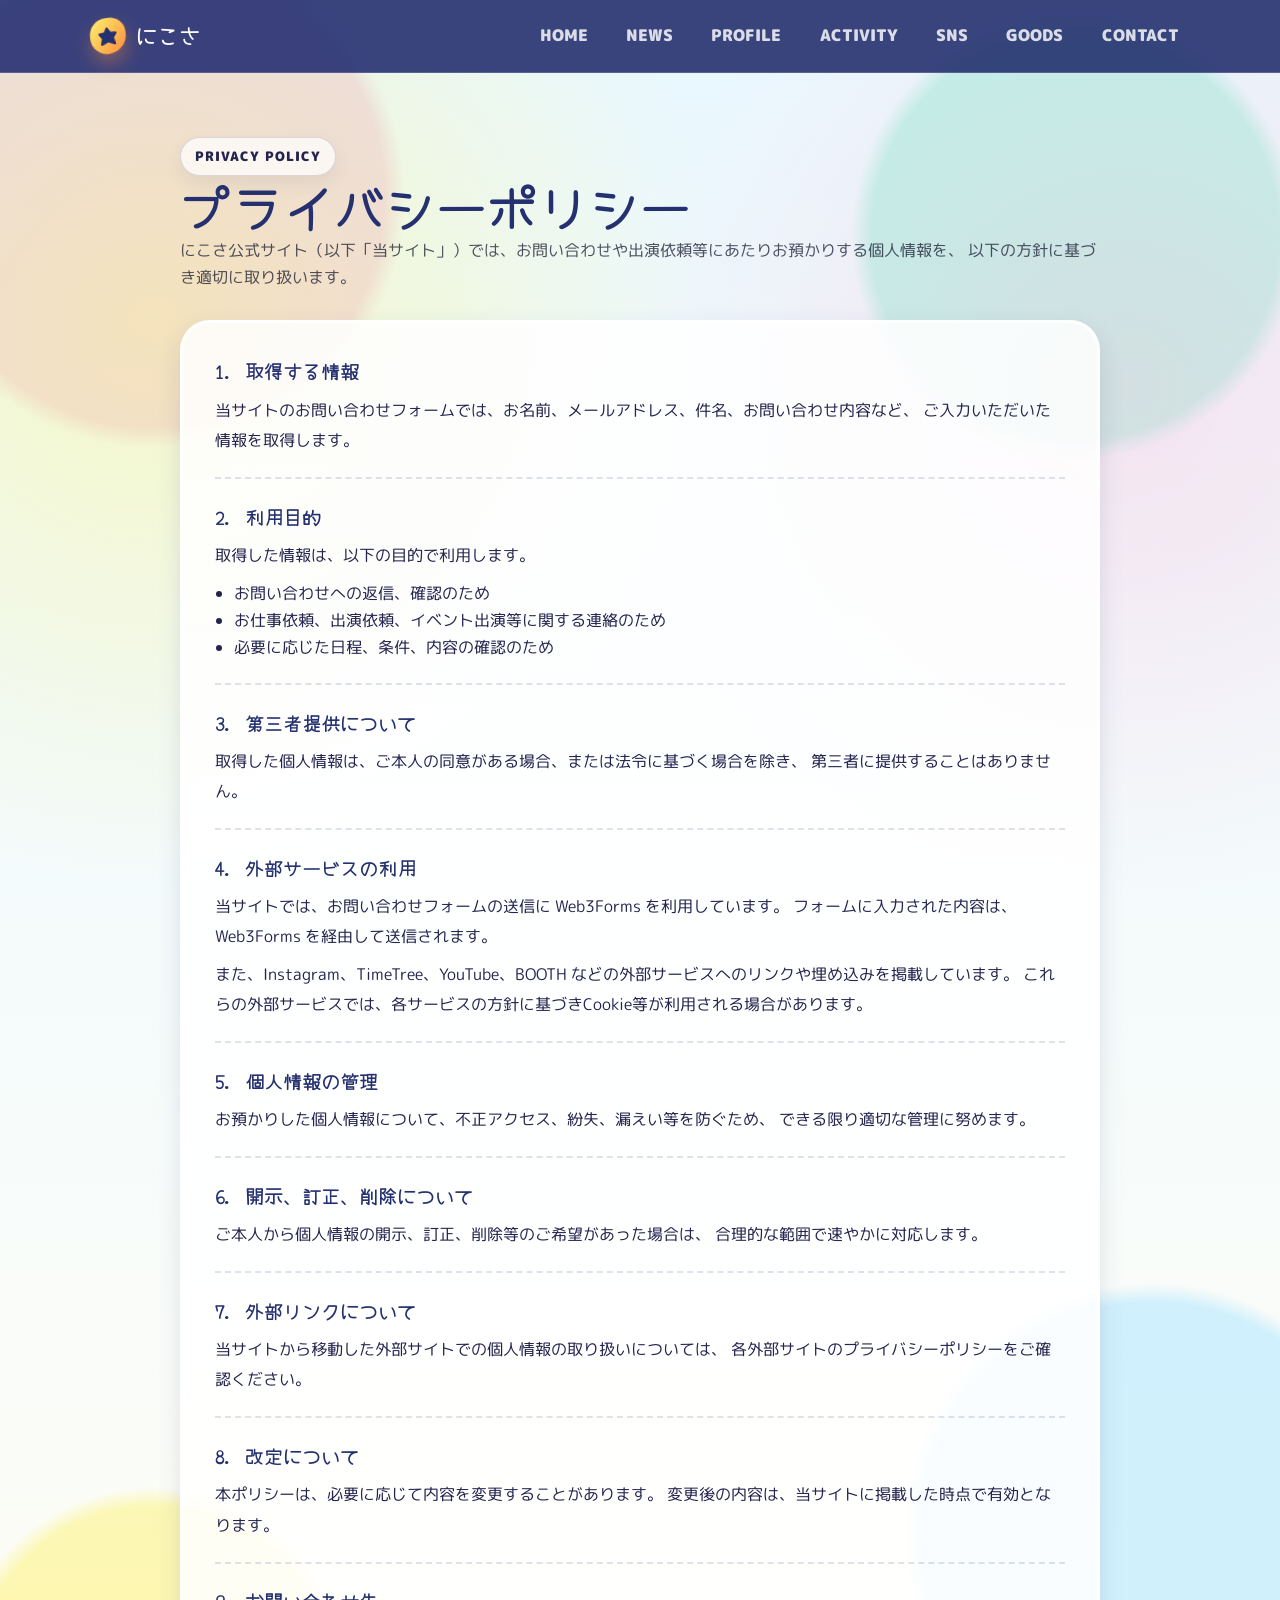
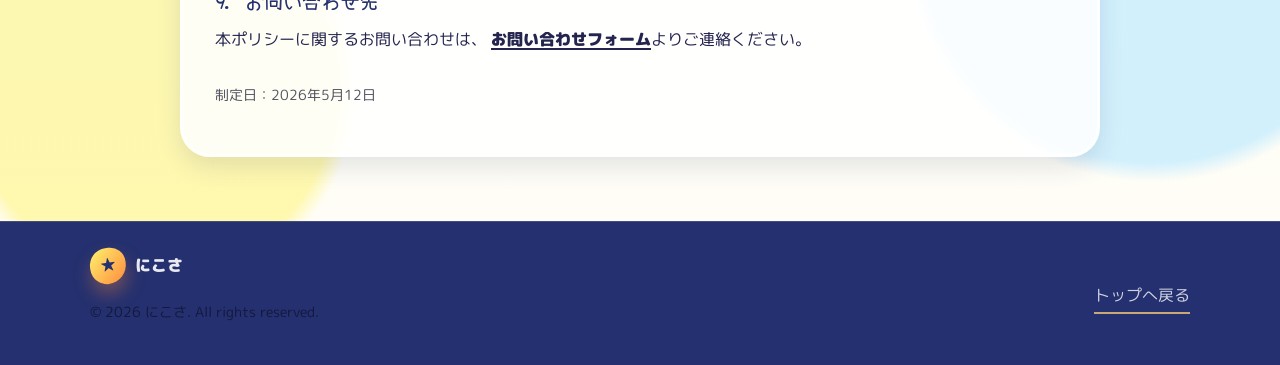
==== commit 89e8de95: "Remove splash overlay for client preview; add client progress summary doc - Drop opening splash mark" ====
--- a/privacy.html
+++ b/privacy.html
@@ -7,7 +7,7 @@
       name="description"
       content="にこさ公式サイトのプライバシーポリシーです。お問い合わせフォームで取得する情報や利用目的についてご案内します。"
     />
-    <title>プライバシーポリシー | にこさ（仮）公式サイト</title>
+    <title>プライバシーポリシー | にこさ公式サイト</title>
     <link rel="stylesheet" href="./style.css" />
   </head>
   <body>
@@ -17,7 +17,7 @@
       <div class="container header-inner">
         <a class="logo" href="./index.html#home" aria-label="ホームへ">
           <span class="logo-mark" aria-hidden="true">★</span>
-          にこさ（仮）
+          にこさ
         </a>
 
         <button
@@ -147,9 +147,9 @@
         <div class="footer-left">
           <p class="footer-brand">
             <span class="logo-mark" aria-hidden="true">★</span>
-            にこさ（仮）
+            にこさ
           </p>
-          <p class="tiny muted">© 2026 にこさ（仮）. All rights reserved.</p>
+          <p class="tiny muted">© 2026 にこさ. All rights reserved.</p>
         </div>
 
         <div class="footer-right">
